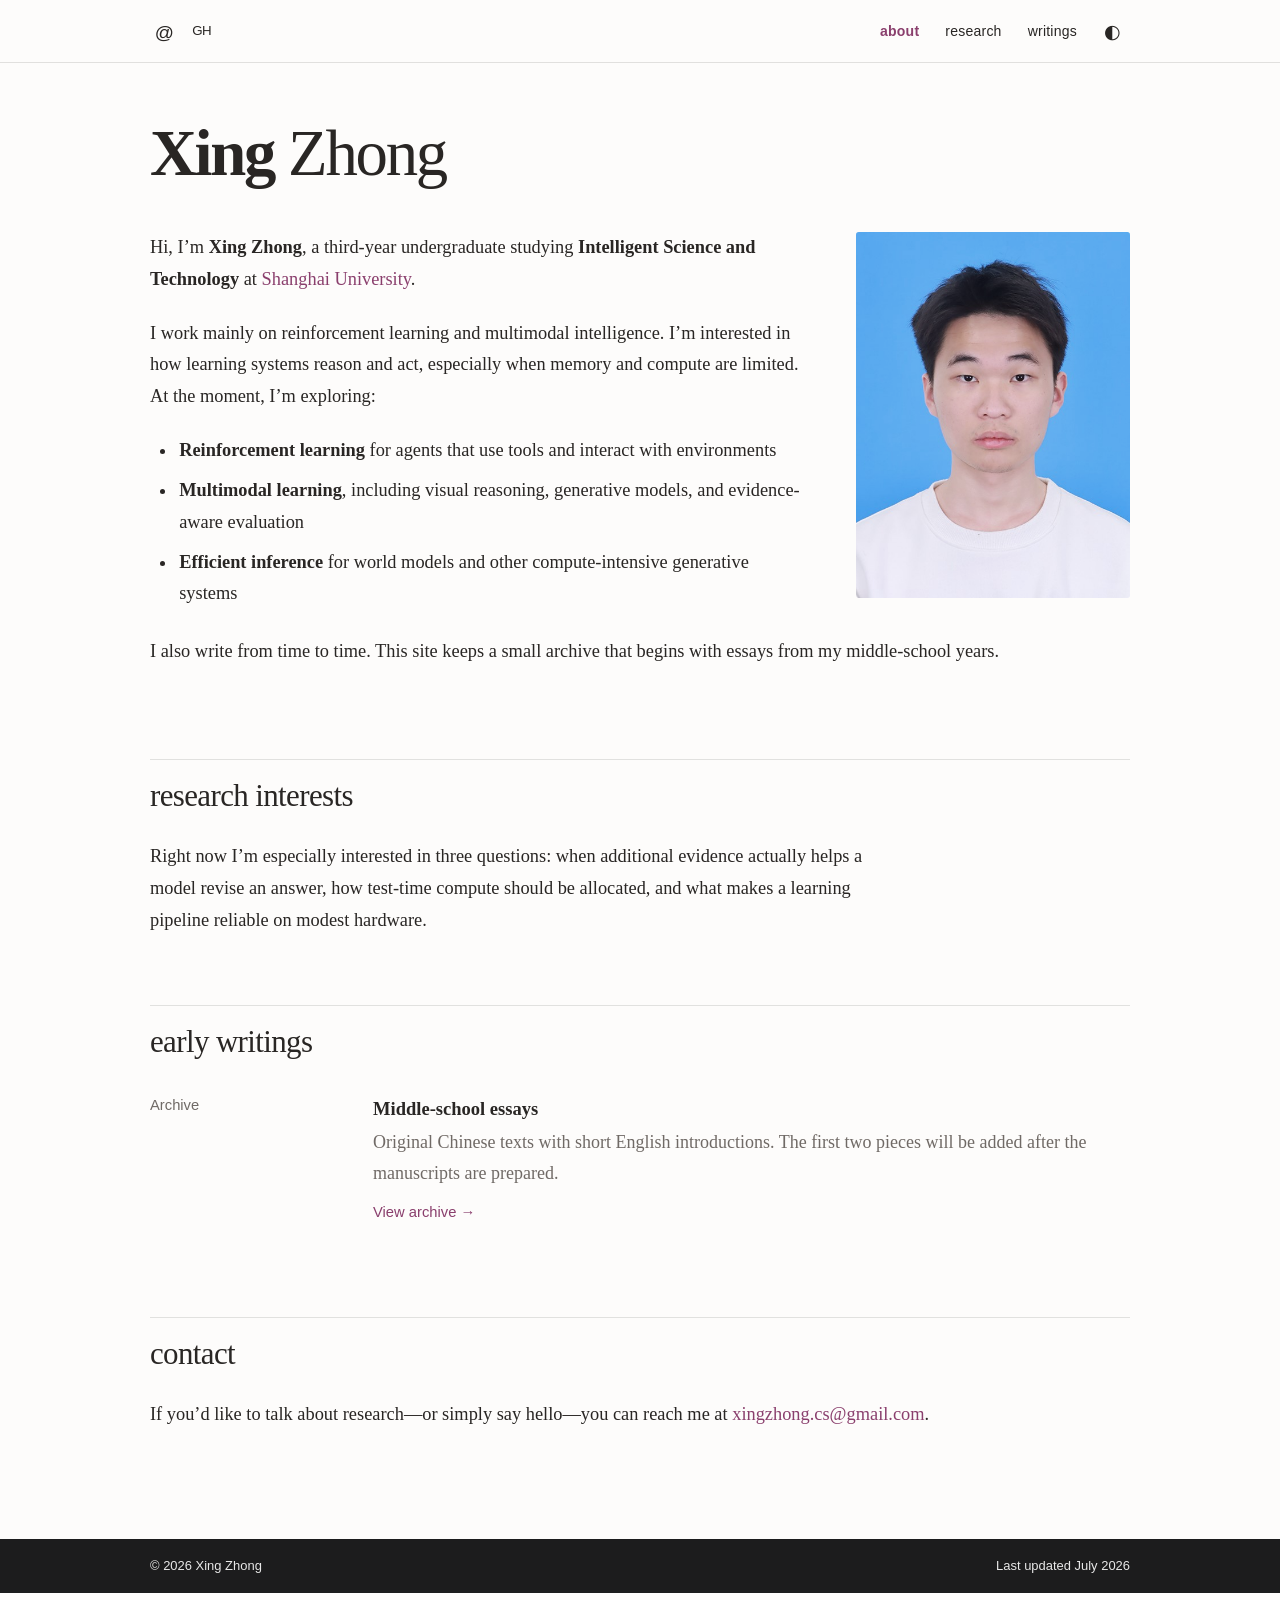
==== index.html @ 1785e726 "Refine typography and editorial spacing" ====
<!doctype html>
<html lang="en" data-theme="light">
<head>
  <meta charset="utf-8">
  <meta name="viewport" content="width=device-width, initial-scale=1">
  <meta name="description" content="Xing Zhong — undergraduate student interested in reinforcement learning, multimodal intelligence, embodied AI, and test-time optimisation.">
  <meta name="theme-color" content="#ffffff">
  <meta property="og:type" content="website">
  <meta property="og:title" content="Xing Zhong">
  <meta property="og:description" content="Personal homepage, research interests, and early writings.">
  <meta property="og:url" content="https://freshzhong.github.io/">
  <meta property="og:image" content="https://freshzhong.github.io/assets/og-editorial.png">
  <meta name="twitter:card" content="summary_large_image">
  <meta name="twitter:title" content="Xing Zhong">
  <meta name="twitter:description" content="Personal homepage, research interests, and early writings.">
  <meta name="twitter:image" content="https://freshzhong.github.io/assets/og-editorial.png">
  <title>Xing Zhong</title>
  <link rel="icon" href="assets/xing-zhong.jpg" type="image/jpeg">
  <link rel="stylesheet" href="css/style.css">
  <script>
    (function () {
      var savedTheme = localStorage.getItem("theme");
      var systemTheme = window.matchMedia("(prefers-color-scheme: dark)").matches ? "dark" : "light";
      document.documentElement.dataset.theme = savedTheme || systemTheme;
    })();
  </script>
</head>
<body>
  <a class="skip-link" href="#main">Skip to content</a>

  <header class="site-header">
    <nav class="navbar container" aria-label="Primary navigation">
      <div class="social-nav" aria-label="Contact links">
        <a href="mailto:xingzhong.cs@gmail.com" aria-label="Email Xing Zhong" title="Email">
          <span aria-hidden="true">@</span>
        </a>
        <a href="https://github.com/FreshZhong" target="_blank" rel="noopener" aria-label="Xing Zhong on GitHub" title="GitHub">
          <span aria-hidden="true">GH</span>
        </a>
      </div>

      <button class="nav-toggle" id="nav-toggle" type="button" aria-label="Open navigation" aria-controls="nav-menu" aria-expanded="false">
        <span></span><span></span><span></span>
      </button>

      <div class="nav-menu" id="nav-menu">
        <a class="active" href="#about">about</a>
        <a href="#research">research</a>
        <a href="#writings">writings</a>
        <button class="theme-toggle" id="theme-toggle" type="button" aria-label="Switch to dark theme" title="Change theme">
          <span aria-hidden="true">◐</span>
        </button>
      </div>
    </nav>
  </header>

  <main class="container page" id="main">
    <article>
      <header class="page-header">
        <h1><strong>Xing</strong> Zhong</h1>
      </header>

      <section class="about" id="about" aria-labelledby="about-title">
        <h2 class="sr-only" id="about-title">About</h2>

        <figure class="profile">
          <img src="assets/xing-zhong.jpg" alt="Portrait of Xing Zhong" width="480" height="640">
        </figure>

        <div class="intro">
          <p>
            Hi, I’m <strong>Xing Zhong</strong>, a third-year undergraduate studying
            <strong>Intelligent Science and Technology</strong> at
            <a href="https://en.shu.edu.cn/" target="_blank" rel="noopener">Shanghai University</a>.
          </p>
          <p>
            I work mainly on reinforcement learning and multimodal intelligence.
            I’m interested in how learning systems reason and act, especially when
            memory and compute are limited. At the moment, I’m exploring:
          </p>
          <ul>
            <li>
              <strong>Reinforcement learning</strong> for agents that use tools and
              interact with environments
            </li>
            <li>
              <strong>Multimodal learning</strong>, including visual reasoning,
              generative models, and evidence-aware evaluation
            </li>
            <li>
              <strong>Efficient inference</strong> for world models and other
              compute-intensive generative systems
            </li>
          </ul>
          <p>
            I also write from time to time. This site keeps a small archive that
            begins with essays from my middle-school years.
          </p>
        </div>
      </section>

      <section class="content-section" id="research" aria-labelledby="research-title">
        <h2 id="research-title">research interests</h2>
        <div class="research-note">
          <p>
            Right now I’m especially interested in three questions: when additional
            evidence actually helps a model revise an answer, how test-time compute
            should be allocated, and what makes a learning pipeline reliable on
            modest hardware.
          </p>
        </div>
      </section>

      <section class="content-section" id="writings" aria-labelledby="writings-title">
        <h2 id="writings-title"><a href="essays/">early writings</a></h2>
        <div class="writing-row">
          <div class="writing-meta">Archive</div>
          <div class="writing-copy">
            <a class="writing-title" href="essays/">Middle-school essays</a>
            <p>
              Original Chinese texts with short English introductions. The first
              two pieces will be added after the manuscripts are prepared.
            </p>
            <a class="small-link" href="essays/">View archive →</a>
          </div>
        </div>
      </section>

      <section class="content-section contact-section" id="contact" aria-labelledby="contact-title">
        <h2 id="contact-title">contact</h2>
        <p>
          If you’d like to talk about research—or simply say hello—you can reach me
          at <a href="mailto:xingzhong.cs@gmail.com">xingzhong.cs@gmail.com</a>.
        </p>
      </section>
    </article>
  </main>

  <footer class="site-footer">
    <div class="container">
      <p>© <span id="year">2026</span> Xing Zhong</p>
      <p>Last updated July 2026</p>
    </div>
  </footer>

  <script src="js/main.js"></script>
</body>
</html>
---- css/style.css ----
:root {
  color-scheme: light;
  --max-content-width: 980px;
  --bg: #fdfcfb;
  --text: #292624;
  --text-light: #706a66;
  --theme: #8a3f6d;
  --theme-hover: #683052;
  --divider: rgba(41, 38, 36, 0.13);
  --nav-bg: rgba(253, 252, 251, 0.95);
  --code-bg: rgba(138, 63, 109, 0.05);
  --footer-bg: #1c1c1d;
  --footer-text: #e8e8e8;
  --serif: "Iowan Old Style", "Palatino Linotype", "Book Antiqua", Palatino, Georgia, serif;
  --sans: "Avenir Next", Avenir, "Segoe UI Variable", "Segoe UI", sans-serif;
}

[data-theme="dark"] {
  color-scheme: dark;
  --bg: #1e1c1b;
  --text: #eeeae5;
  --text-light: #bcb4ae;
  --theme: #d89abe;
  --theme-hover: #edb8d5;
  --divider: rgba(255, 255, 255, 0.16);
  --nav-bg: rgba(30, 28, 27, 0.95);
  --code-bg: rgba(216, 154, 190, 0.08);
  --footer-bg: #111111;
  --footer-text: #d9d9d9;
}

*,
*::before,
*::after {
  box-sizing: border-box;
}

html {
  scroll-behavior: smooth;
  scroll-padding-top: 76px;
  font-size: 18px;
}

body {
  margin: 0;
  padding: 0 0 70px;
  color: var(--text);
  background: var(--bg);
  font-family: var(--serif);
  font-size: 1rem;
  font-weight: 400;
  line-height: 1.72;
  text-align: left;
  transition: color 160ms ease, background-color 160ms ease;
}

a {
  color: var(--theme);
  text-decoration: none;
  transition: color 150ms ease;
}

a:hover {
  color: var(--theme-hover);
  text-decoration: underline;
}

strong {
  font-weight: 700;
}

p {
  margin: 0 0 1.25rem;
}

ul {
  margin: 0.3rem 0 1.45rem;
  padding-left: 1.5rem;
}

li {
  padding-left: 0.12rem;
  margin-bottom: 0.48rem;
}

.container {
  width: min(var(--max-content-width), calc(100% - 2rem));
  margin-right: auto;
  margin-left: auto;
}

.sr-only {
  position: absolute;
  width: 1px;
  height: 1px;
  padding: 0;
  margin: -1px;
  overflow: hidden;
  clip: rect(0, 0, 0, 0);
  white-space: nowrap;
  border: 0;
}

.skip-link {
  position: fixed;
  top: 0.45rem;
  left: 0.45rem;
  z-index: 1000;
  padding: 0.45rem 0.7rem;
  color: var(--bg);
  background: var(--text);
  transform: translateY(-150%);
}

.skip-link:focus {
  transform: translateY(0);
}

button:focus-visible,
a:focus-visible {
  outline: 2px solid var(--theme);
  outline-offset: 3px;
}

.site-header {
  position: fixed;
  inset: 0 0 auto;
  z-index: 100;
  border-bottom: 1px solid var(--divider);
  background: var(--nav-bg);
  backdrop-filter: blur(8px);
  -webkit-backdrop-filter: blur(8px);
}

.navbar {
  min-height: 62px;
  display: flex;
  align-items: center;
  justify-content: space-between;
  font-family: var(--sans);
}

.social-nav {
  display: flex;
  align-items: center;
  gap: 0.55rem;
  font-size: 1rem;
  font-weight: 500;
}

.social-nav a {
  min-width: 1.55rem;
  height: 1.55rem;
  display: inline-grid;
  place-items: center;
  color: var(--text);
  font-size: 0.74rem;
  letter-spacing: -0.03em;
}

.social-nav a:first-child {
  font-size: 1.05rem;
  font-weight: 400;
}

.social-nav a:hover {
  color: var(--theme);
  text-decoration: none;
}

.nav-menu {
  display: flex;
  align-items: center;
  gap: 0.15rem;
}

.nav-menu > a {
  padding: 0.5rem 0.65rem;
  color: var(--text);
  font-size: 0.78rem;
  letter-spacing: 0.015em;
}

.nav-menu > a:hover {
  color: var(--theme);
  text-decoration: none;
}

.nav-menu > a.active {
  color: var(--theme);
  font-weight: 700;
}

.theme-toggle,
.nav-toggle {
  border: 0;
  color: var(--text);
  background: transparent;
  cursor: pointer;
}

.theme-toggle {
  width: 2rem;
  height: 2rem;
  margin-left: 0.15rem;
  display: grid;
  place-items: center;
  font-size: 1.05rem;
}

.theme-toggle:hover {
  color: var(--theme);
}

.nav-toggle {
  width: 2rem;
  height: 2rem;
  padding: 0.35rem;
  display: none;
  flex-direction: column;
  justify-content: center;
  gap: 4px;
}

.nav-toggle span {
  width: 100%;
  height: 1px;
  display: block;
  background: currentColor;
  transition: transform 160ms ease, opacity 160ms ease;
}

.page {
  padding-top: 6.6rem;
}

.page-header {
  margin-bottom: 2.4rem;
}

.page-header h1 {
  margin: 0;
  font-family: var(--serif);
  font-size: clamp(2.7rem, 5.5vw, 3.6rem);
  font-weight: 400;
  line-height: 1.08;
  letter-spacing: -0.035em;
}

.page-header h1 strong {
  font-weight: 600;
}

.page-description {
  max-width: 700px;
  margin-top: 1rem;
  color: var(--text-light);
  font-size: 1.04rem;
}

.about::after {
  display: block;
  clear: both;
  content: "";
}

.profile {
  width: 28%;
  margin: 0 0 1.6rem 2.6rem;
  float: right;
}

.profile img {
  width: 100%;
  height: auto;
  display: block;
  border-radius: 0.15rem;
  filter: saturate(0.86) contrast(0.98);
}

.intro p:first-of-type {
  margin-top: 0;
}

.intro,
.research-note,
.contact-section > p {
  font-size: 1.02rem;
}

.content-section {
  margin-top: 3.8rem;
}

.content-section h2 {
  margin: 0 0 1.45rem;
  padding-top: 0.95rem;
  border-top: 1px solid var(--divider);
  font-family: var(--serif);
  font-size: 1.72rem;
  font-weight: 400;
  line-height: 1.25;
  letter-spacing: -0.02em;
}

.content-section h2 a {
  color: inherit;
}

.content-section h2 a:hover {
  color: var(--theme);
  text-decoration: none;
}

.research-note {
  max-width: 760px;
}

.writing-row {
  display: grid;
  grid-template-columns: minmax(90px, 20%) minmax(0, 1fr);
  gap: 1.5rem;
  padding: 0.3rem 0 1.2rem;
}

.writing-meta {
  color: var(--text-light);
  font-family: var(--sans);
  font-size: 0.82rem;
  font-weight: 400;
}

.writing-title {
  display: inline-block;
  margin-bottom: 0.15rem;
  color: var(--text);
  font-size: 1.03rem;
  font-weight: 600;
}

.writing-title:hover {
  color: var(--theme);
}

.writing-copy p {
  margin-bottom: 0.35rem;
  color: var(--text-light);
}

p.writing-title {
  color: var(--text);
}

.small-link {
  display: inline-block;
  font-family: var(--sans);
  font-size: 0.82rem;
  font-weight: 400;
}

.contact-section {
  margin-bottom: 6rem;
}

.archive-page {
  min-height: calc(100vh - 140px);
}

.archive-section {
  margin-top: 3rem;
}

.back-link {
  margin: 4rem 0 6rem;
  font-family: var(--sans);
  font-size: 0.85rem;
}

.site-footer {
  color: var(--footer-text);
  background: var(--footer-bg);
}

.site-footer .container {
  min-height: 54px;
  padding: 0.8rem 0;
  display: flex;
  align-items: center;
  justify-content: space-between;
  gap: 1rem;
}

.site-footer p {
  margin: 0;
  color: inherit;
  font-family: var(--sans);
  font-size: 0.72rem;
}

@media (max-width: 575px) {
  html {
    font-size: 17px;
  }

  body {
    padding-bottom: 0;
  }

  .navbar {
    position: relative;
  }

  .nav-toggle {
    display: flex;
  }

  .nav-menu {
    position: absolute;
    top: calc(100% + 1px);
    right: -1rem;
    left: -1rem;
    padding: 0.55rem 1rem;
    display: none;
    align-items: stretch;
    flex-direction: column;
    border-bottom: 1px solid var(--divider);
    background: var(--nav-bg);
  }

  .nav-menu.open {
    display: flex;
  }

  .nav-menu > a {
    padding: 0.45rem 0;
  }

  .theme-toggle {
    width: auto;
    margin: 0;
    justify-content: start;
  }

  .nav-toggle[aria-expanded="true"] span:nth-child(1) {
    transform: translateY(5px) rotate(45deg);
  }

  .nav-toggle[aria-expanded="true"] span:nth-child(2) {
    opacity: 0;
  }

  .nav-toggle[aria-expanded="true"] span:nth-child(3) {
    transform: translateY(-5px) rotate(-45deg);
  }

  .page {
    padding-top: 5.4rem;
  }

  .profile {
    width: min(54%, 220px);
    margin-left: 1.5rem;
  }

  .writing-row {
    grid-template-columns: 1fr;
  }

  .site-footer .container {
    align-items: flex-start;
    flex-direction: column;
    gap: 0.25rem;
  }
}

@media (max-width: 420px) {
  .profile {
    width: 100%;
    margin: 0 0 1.1rem;
    float: none;
  }

  .profile img {
    width: min(100%, 260px);
  }
}

@media (prefers-reduced-motion: reduce) {
  html {
    scroll-behavior: auto;
  }

  *,
  *::before,
  *::after {
    transition-duration: 0.01ms !important;
  }
}
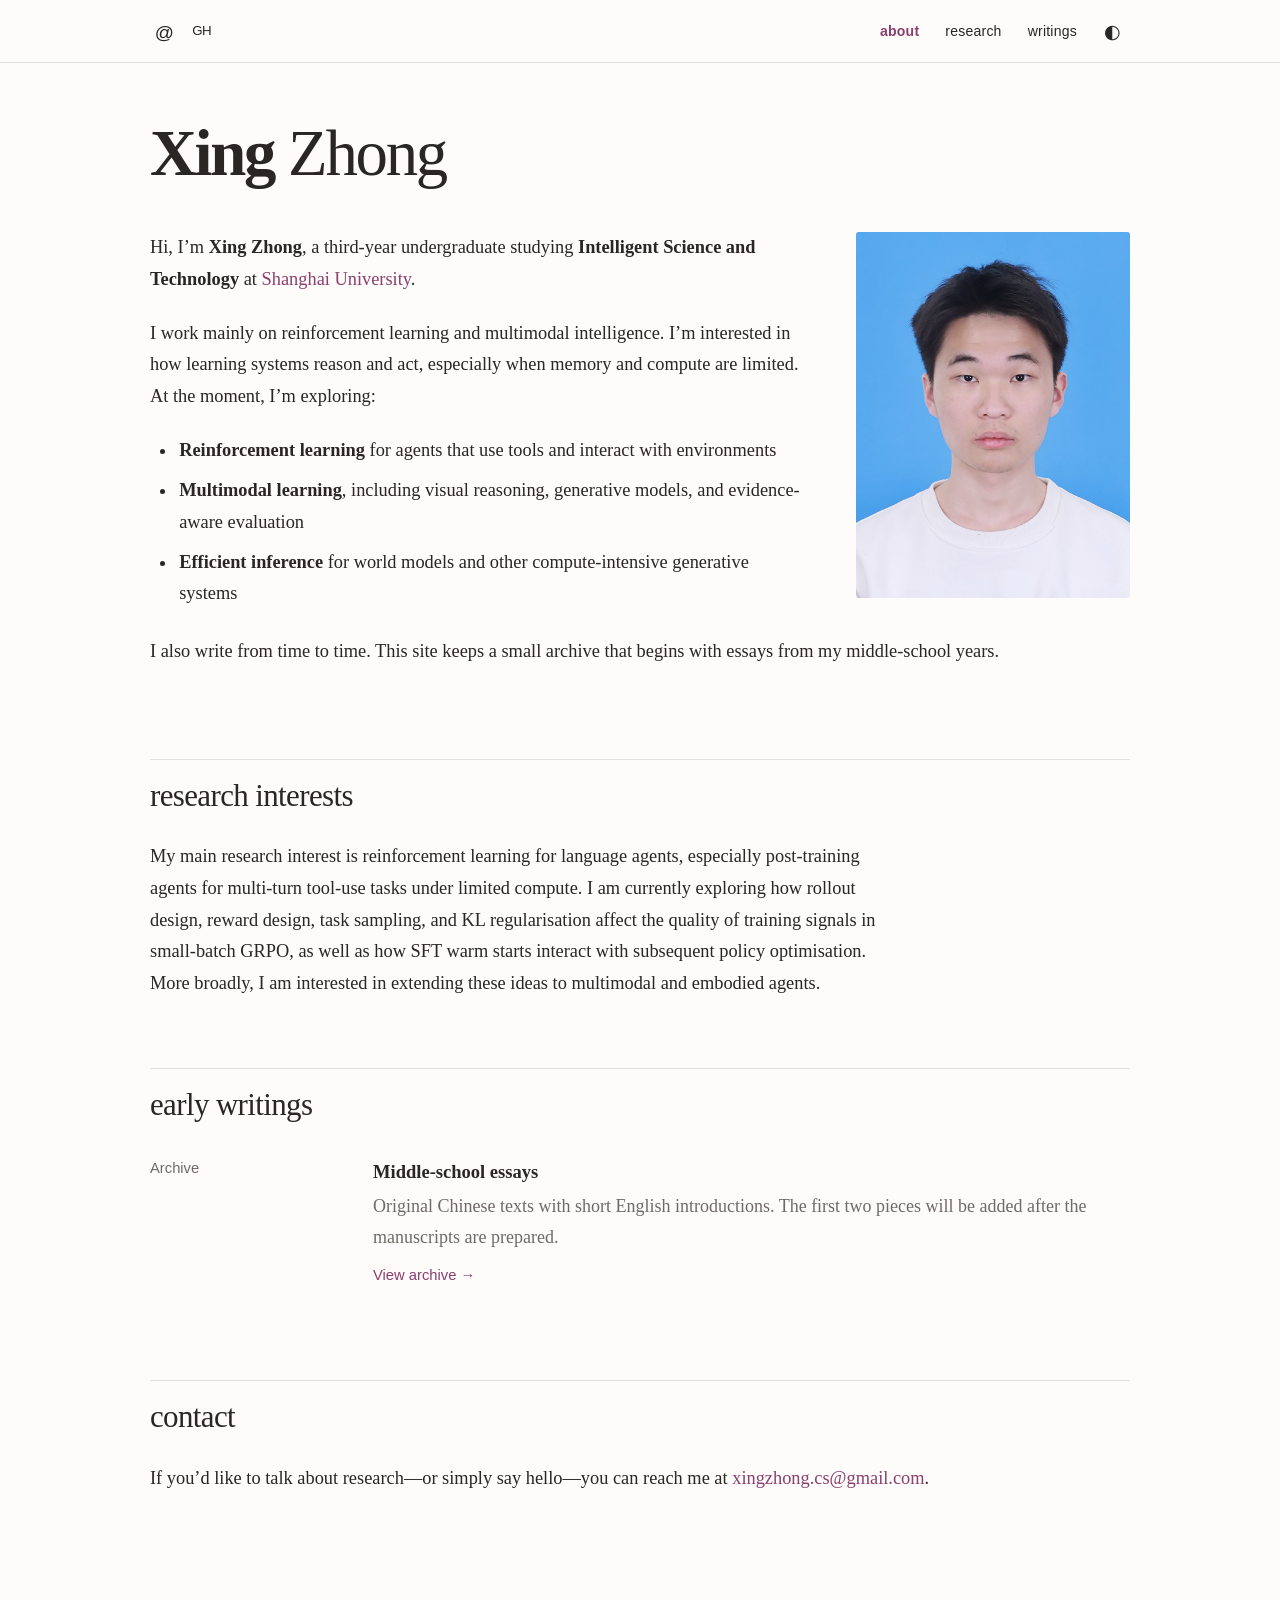
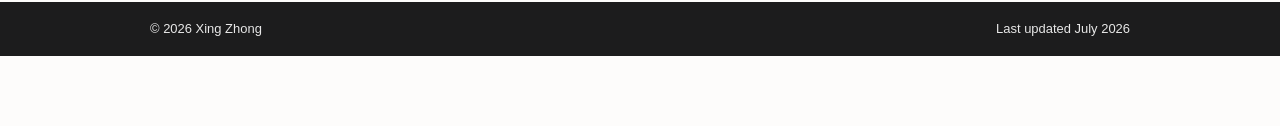
==== commit 8e5d7b56: "Refocus research summary on agentic reinforcement learning" ====
--- a/index.html
+++ b/index.html
@@ -16,7 +16,7 @@
   <meta name="twitter:image" content="https://freshzhong.github.io/assets/og-editorial.png">
   <title>Xing Zhong</title>
   <link rel="icon" href="assets/xing-zhong.jpg" type="image/jpeg">
-  <link rel="stylesheet" href="css/style.css">
+  <link rel="stylesheet" href="css/style.css?v=20260730-typography">
   <script>
     (function () {
       var savedTheme = localStorage.getItem("theme");
@@ -103,10 +103,13 @@
         <h2 id="research-title">research interests</h2>
         <div class="research-note">
           <p>
-            Right now I’m especially interested in three questions: when additional
-            evidence actually helps a model revise an answer, how test-time compute
-            should be allocated, and what makes a learning pipeline reliable on
-            modest hardware.
+            My main research interest is reinforcement learning for language agents,
+            especially post-training agents for multi-turn tool-use tasks under
+            limited compute. I am currently exploring how rollout design, reward
+            design, task sampling, and KL regularisation affect the quality of
+            training signals in small-batch GRPO, as well as how SFT warm starts
+            interact with subsequent policy optimisation. More broadly, I am
+            interested in extending these ideas to multimodal and embodied agents.
           </p>
         </div>
       </section>
@@ -143,6 +146,6 @@
     </div>
   </footer>
 
-  <script src="js/main.js"></script>
+  <script src="js/main.js?v=20260730-typography"></script>
 </body>
 </html>
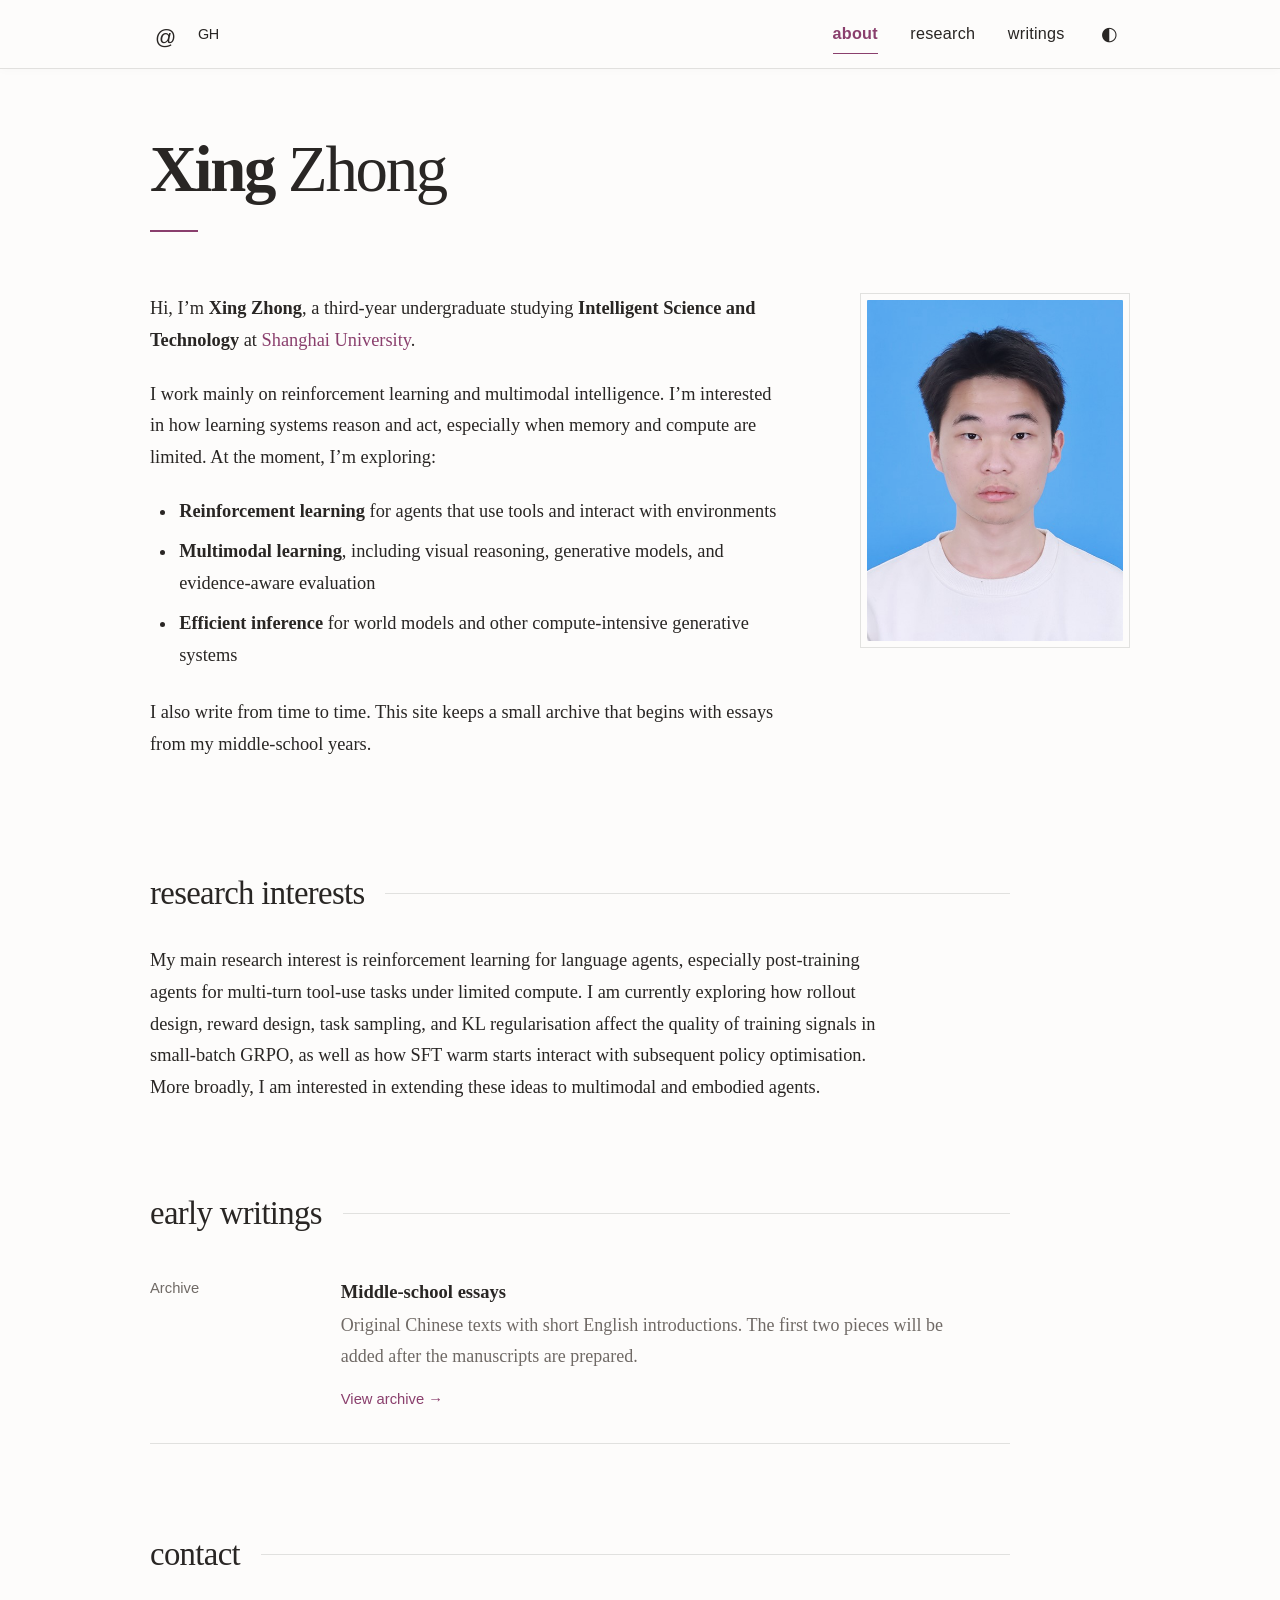
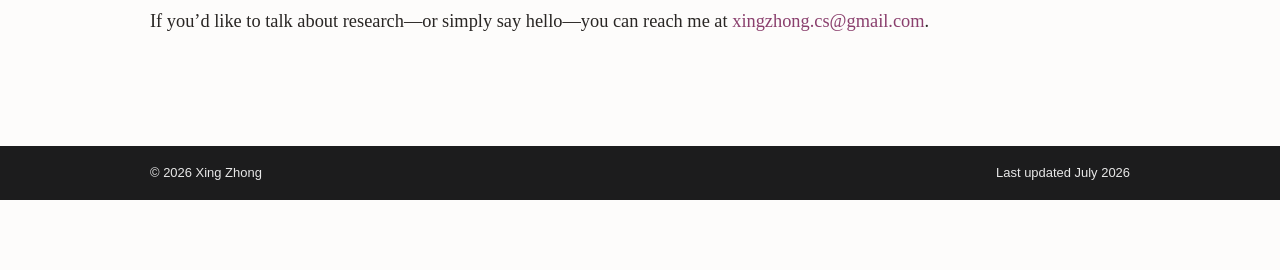
==== commit fcc3c367: "Polish navigation and page layout" ====
--- a/index.html
+++ b/index.html
@@ -16,7 +16,7 @@
   <meta name="twitter:image" content="https://freshzhong.github.io/assets/og-editorial.png">
   <title>Xing Zhong</title>
   <link rel="icon" href="assets/xing-zhong.jpg" type="image/jpeg">
-  <link rel="stylesheet" href="css/style.css?v=20260730-typography">
+  <link rel="stylesheet" href="css/style.css?v=20260730-layout2">
   <script>
     (function () {
       var savedTheme = localStorage.getItem("theme");
@@ -146,6 +146,6 @@
     </div>
   </footer>
 
-  <script src="js/main.js?v=20260730-typography"></script>
+  <script src="js/main.js?v=20260730-layout2"></script>
 </body>
 </html>
--- a/css/style.css
+++ b/css/style.css
@@ -51,6 +51,8 @@
   font-weight: 400;
   line-height: 1.72;
   text-align: left;
+  font-kerning: normal;
+  font-feature-settings: "kern" 1, "liga" 1;
   transition: color 160ms ease, background-color 160ms ease;
 }
 
@@ -130,10 +132,11 @@
   background: var(--nav-bg);
   backdrop-filter: blur(8px);
   -webkit-backdrop-filter: blur(8px);
+  box-shadow: 0 1px 10px rgba(41, 38, 36, 0.025);
 }
 
 .navbar {
-  min-height: 62px;
+  min-height: 68px;
   display: flex;
   align-items: center;
   justify-content: space-between;
@@ -143,23 +146,23 @@
 .social-nav {
   display: flex;
   align-items: center;
-  gap: 0.55rem;
-  font-size: 1rem;
+  gap: 0.7rem;
+  font-size: 1.08rem;
   font-weight: 500;
 }
 
 .social-nav a {
-  min-width: 1.55rem;
-  height: 1.55rem;
+  min-width: 1.7rem;
+  height: 1.7rem;
   display: inline-grid;
   place-items: center;
   color: var(--text);
-  font-size: 0.74rem;
+  font-size: 0.8rem;
   letter-spacing: -0.03em;
 }
 
 .social-nav a:first-child {
-  font-size: 1.05rem;
+  font-size: 1.16rem;
   font-weight: 400;
 }
 
@@ -171,24 +174,43 @@
 .nav-menu {
   display: flex;
   align-items: center;
-  gap: 0.15rem;
+  gap: 0.25rem;
 }
 
 .nav-menu > a {
-  padding: 0.5rem 0.65rem;
+  position: relative;
+  padding: 0.7rem 0.78rem;
   color: var(--text);
-  font-size: 0.78rem;
+  font-size: 0.9rem;
   letter-spacing: 0.015em;
 }
 
+.nav-menu > a::after {
+  position: absolute;
+  right: 0.78rem;
+  bottom: 0.35rem;
+  left: 0.78rem;
+  height: 1px;
+  content: "";
+  background: var(--theme);
+  transform: scaleX(0);
+  transform-origin: center;
+  transition: transform 150ms ease;
+}
+
 .nav-menu > a:hover {
   color: var(--theme);
   text-decoration: none;
 }
 
+.nav-menu > a:hover::after,
+.nav-menu > a.active::after {
+  transform: scaleX(1);
+}
+
 .nav-menu > a.active {
   color: var(--theme);
-  font-weight: 700;
+  font-weight: 600;
 }
 
 .theme-toggle,
@@ -200,9 +222,9 @@
 }
 
 .theme-toggle {
-  width: 2rem;
-  height: 2rem;
-  margin-left: 0.15rem;
+  width: 2.3rem;
+  height: 2.3rem;
+  margin-left: 0.3rem;
   display: grid;
   place-items: center;
   font-size: 1.05rem;
@@ -231,11 +253,23 @@
 }
 
 .page {
-  padding-top: 6.6rem;
+  padding-top: 7.5rem;
 }
 
 .page-header {
-  margin-bottom: 2.4rem;
+  position: relative;
+  margin-bottom: 3.4rem;
+  padding-bottom: 1.5rem;
+}
+
+.page-header::after {
+  position: absolute;
+  bottom: 0;
+  left: 0;
+  width: 48px;
+  height: 2px;
+  content: "";
+  background: var(--theme);
 }
 
 .page-header h1 {
@@ -245,6 +279,7 @@
   font-weight: 400;
   line-height: 1.08;
   letter-spacing: -0.035em;
+  text-wrap: balance;
 }
 
 .page-header h1 strong {
@@ -258,24 +293,36 @@
   font-size: 1.04rem;
 }
 
-.about::after {
-  display: block;
-  clear: both;
-  content: "";
+.about {
+  display: grid;
+  grid-template-areas: "intro profile";
+  grid-template-columns: minmax(0, 1fr) minmax(220px, 270px);
+  gap: clamp(2.8rem, 6vw, 4.6rem);
+  align-items: start;
 }
 
 .profile {
-  width: 28%;
-  margin: 0 0 1.6rem 2.6rem;
-  float: right;
+  grid-area: profile;
+  width: 100%;
+  max-width: 270px;
+  margin: 0;
+  justify-self: end;
+  padding: 6px;
+  border: 1px solid var(--divider);
+  background: var(--bg);
 }
 
 .profile img {
   width: 100%;
   height: auto;
   display: block;
-  border-radius: 0.15rem;
+  border-radius: 1px;
   filter: saturate(0.86) contrast(0.98);
+}
+
+.intro {
+  grid-area: intro;
+  max-width: 650px;
 }
 
 .intro p:first-of-type {
@@ -289,18 +336,29 @@
 }
 
 .content-section {
-  margin-top: 3.8rem;
+  width: min(100%, 860px);
+  margin-top: 5rem;
 }
 
 .content-section h2 {
-  margin: 0 0 1.45rem;
-  padding-top: 0.95rem;
-  border-top: 1px solid var(--divider);
+  margin: 0 0 1.75rem;
+  padding: 0;
+  display: flex;
+  align-items: center;
+  gap: 1.15rem;
   font-family: var(--serif);
-  font-size: 1.72rem;
+  font-size: 1.82rem;
   font-weight: 400;
   line-height: 1.25;
   letter-spacing: -0.02em;
+  text-wrap: balance;
+}
+
+.content-section h2::after {
+  height: 1px;
+  flex: 1;
+  content: "";
+  background: var(--divider);
 }
 
 .content-section h2 a {
@@ -318,9 +376,10 @@
 
 .writing-row {
   display: grid;
-  grid-template-columns: minmax(90px, 20%) minmax(0, 1fr);
-  gap: 1.5rem;
-  padding: 0.3rem 0 1.2rem;
+  grid-template-columns: minmax(110px, 18%) minmax(0, 1fr);
+  gap: 2rem;
+  padding: 0.55rem 0 1.6rem;
+  border-bottom: 1px solid var(--divider);
 }
 
 .writing-meta {
@@ -343,7 +402,8 @@
 }
 
 .writing-copy p {
-  margin-bottom: 0.35rem;
+  max-width: 620px;
+  margin-bottom: 0.6rem;
   color: var(--text-light);
 }
 
@@ -408,6 +468,7 @@
 
   .navbar {
     position: relative;
+    min-height: 62px;
   }
 
   .nav-toggle {
@@ -432,7 +493,16 @@
   }
 
   .nav-menu > a {
-    padding: 0.45rem 0;
+    width: 100%;
+    padding: 0.6rem 0;
+    font-size: 0.95rem;
+  }
+
+  .nav-menu > a::after {
+    right: auto;
+    bottom: 0.28rem;
+    left: 0;
+    width: 28px;
   }
 
   .theme-toggle {
@@ -454,16 +524,34 @@
   }
 
   .page {
-    padding-top: 5.4rem;
+    padding-top: 5.8rem;
+  }
+
+  .page-header {
+    margin-bottom: 2.5rem;
+  }
+
+  .about {
+    grid-template-areas:
+      "profile"
+      "intro";
+    grid-template-columns: 1fr;
+    gap: 2.2rem;
   }
 
   .profile {
     width: min(54%, 220px);
-    margin-left: 1.5rem;
+    margin: 0;
+    justify-self: start;
   }
 
   .writing-row {
     grid-template-columns: 1fr;
+    gap: 0.55rem;
+  }
+
+  .content-section {
+    margin-top: 4rem;
   }
 
   .site-footer .container {
@@ -476,8 +564,7 @@
 @media (max-width: 420px) {
   .profile {
     width: 100%;
-    margin: 0 0 1.1rem;
-    float: none;
+    margin: 0;
   }
 
   .profile img {
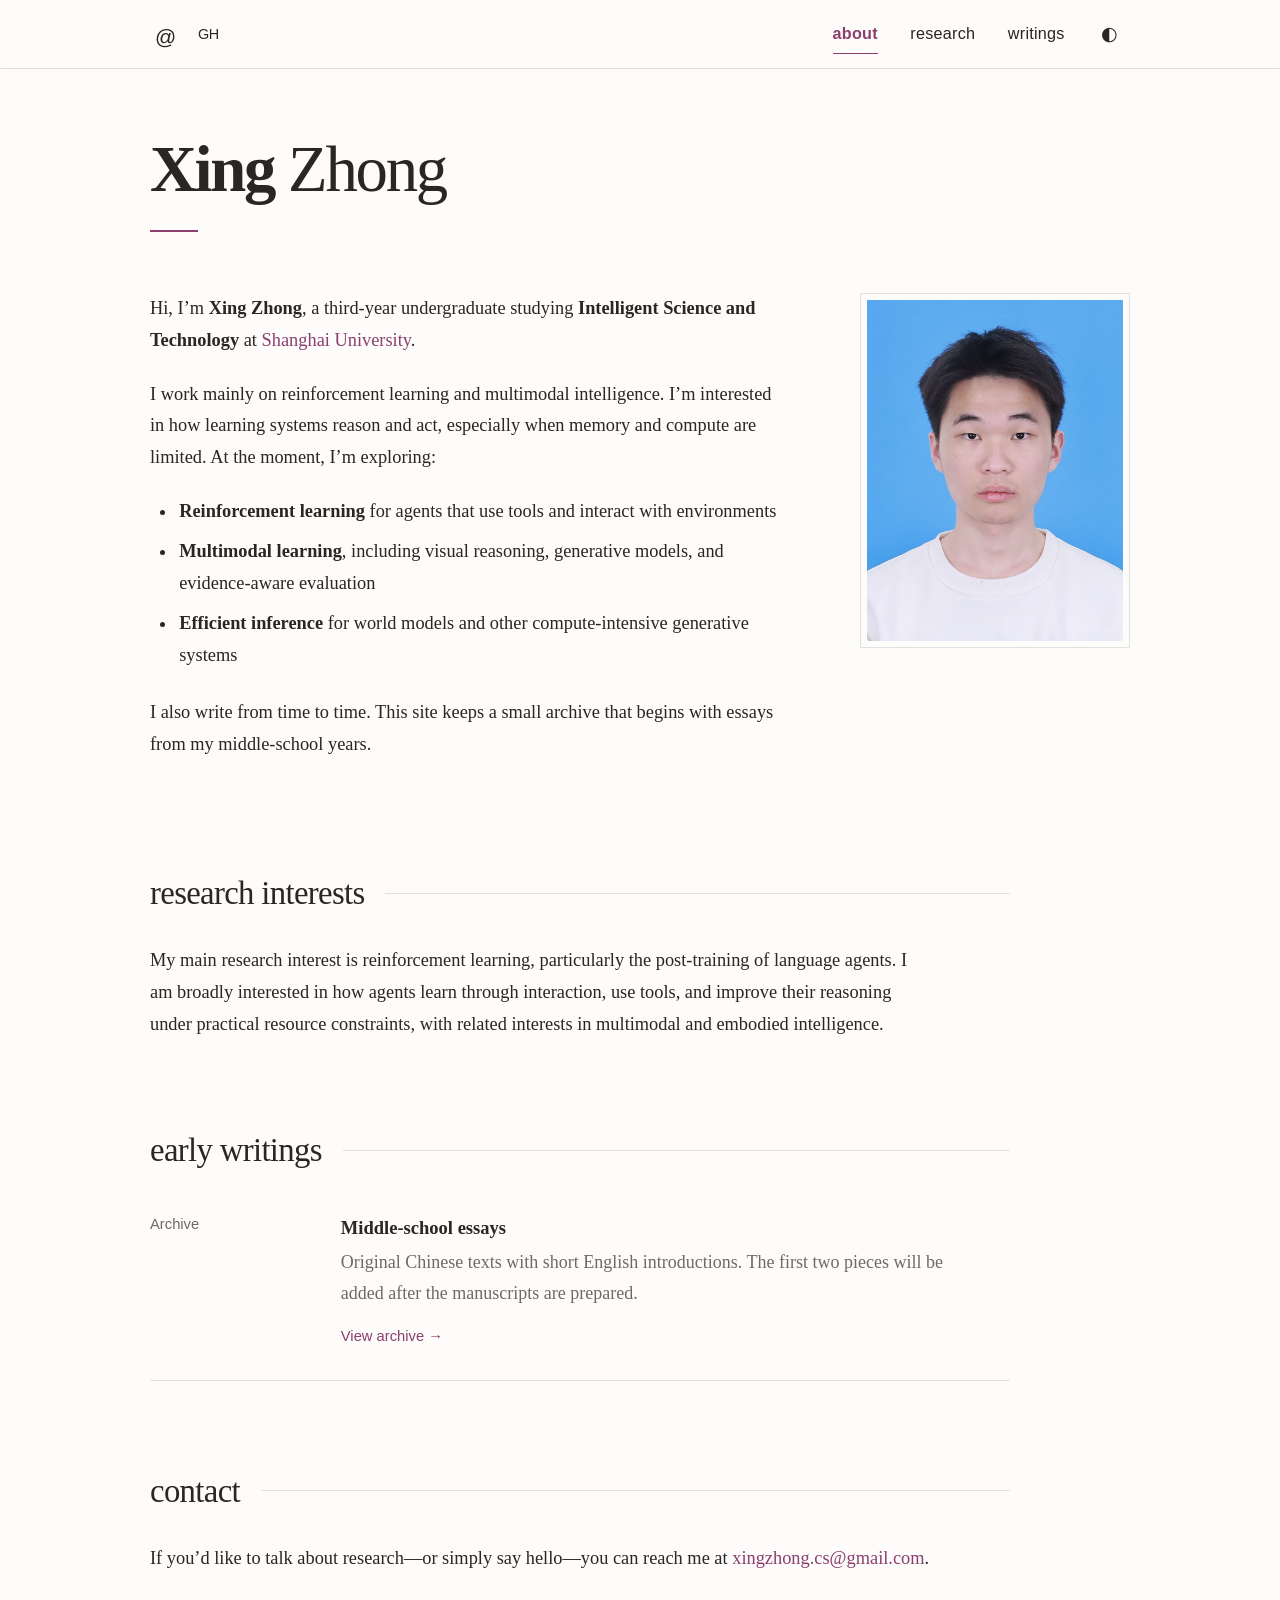
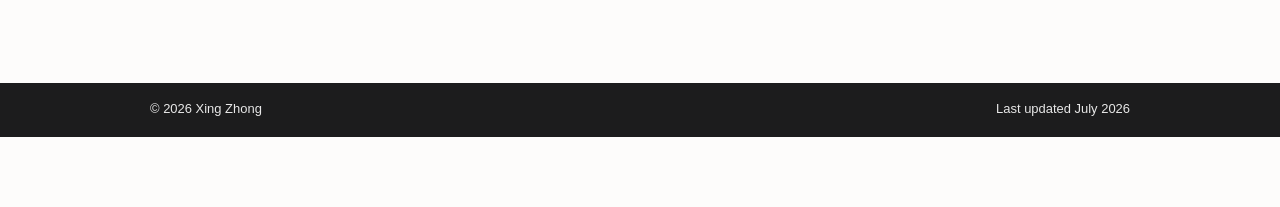
==== commit e6ba8bf1: "Simplify research interests summary" ====
--- a/index.html
+++ b/index.html
@@ -103,13 +103,11 @@
         <h2 id="research-title">research interests</h2>
         <div class="research-note">
           <p>
-            My main research interest is reinforcement learning for language agents,
-            especially post-training agents for multi-turn tool-use tasks under
-            limited compute. I am currently exploring how rollout design, reward
-            design, task sampling, and KL regularisation affect the quality of
-            training signals in small-batch GRPO, as well as how SFT warm starts
-            interact with subsequent policy optimisation. More broadly, I am
-            interested in extending these ideas to multimodal and embodied agents.
+            My main research interest is reinforcement learning, particularly the
+            post-training of language agents. I am broadly interested in how agents
+            learn through interaction, use tools, and improve their reasoning under
+            practical resource constraints, with related interests in multimodal and
+            embodied intelligence.
           </p>
         </div>
       </section>
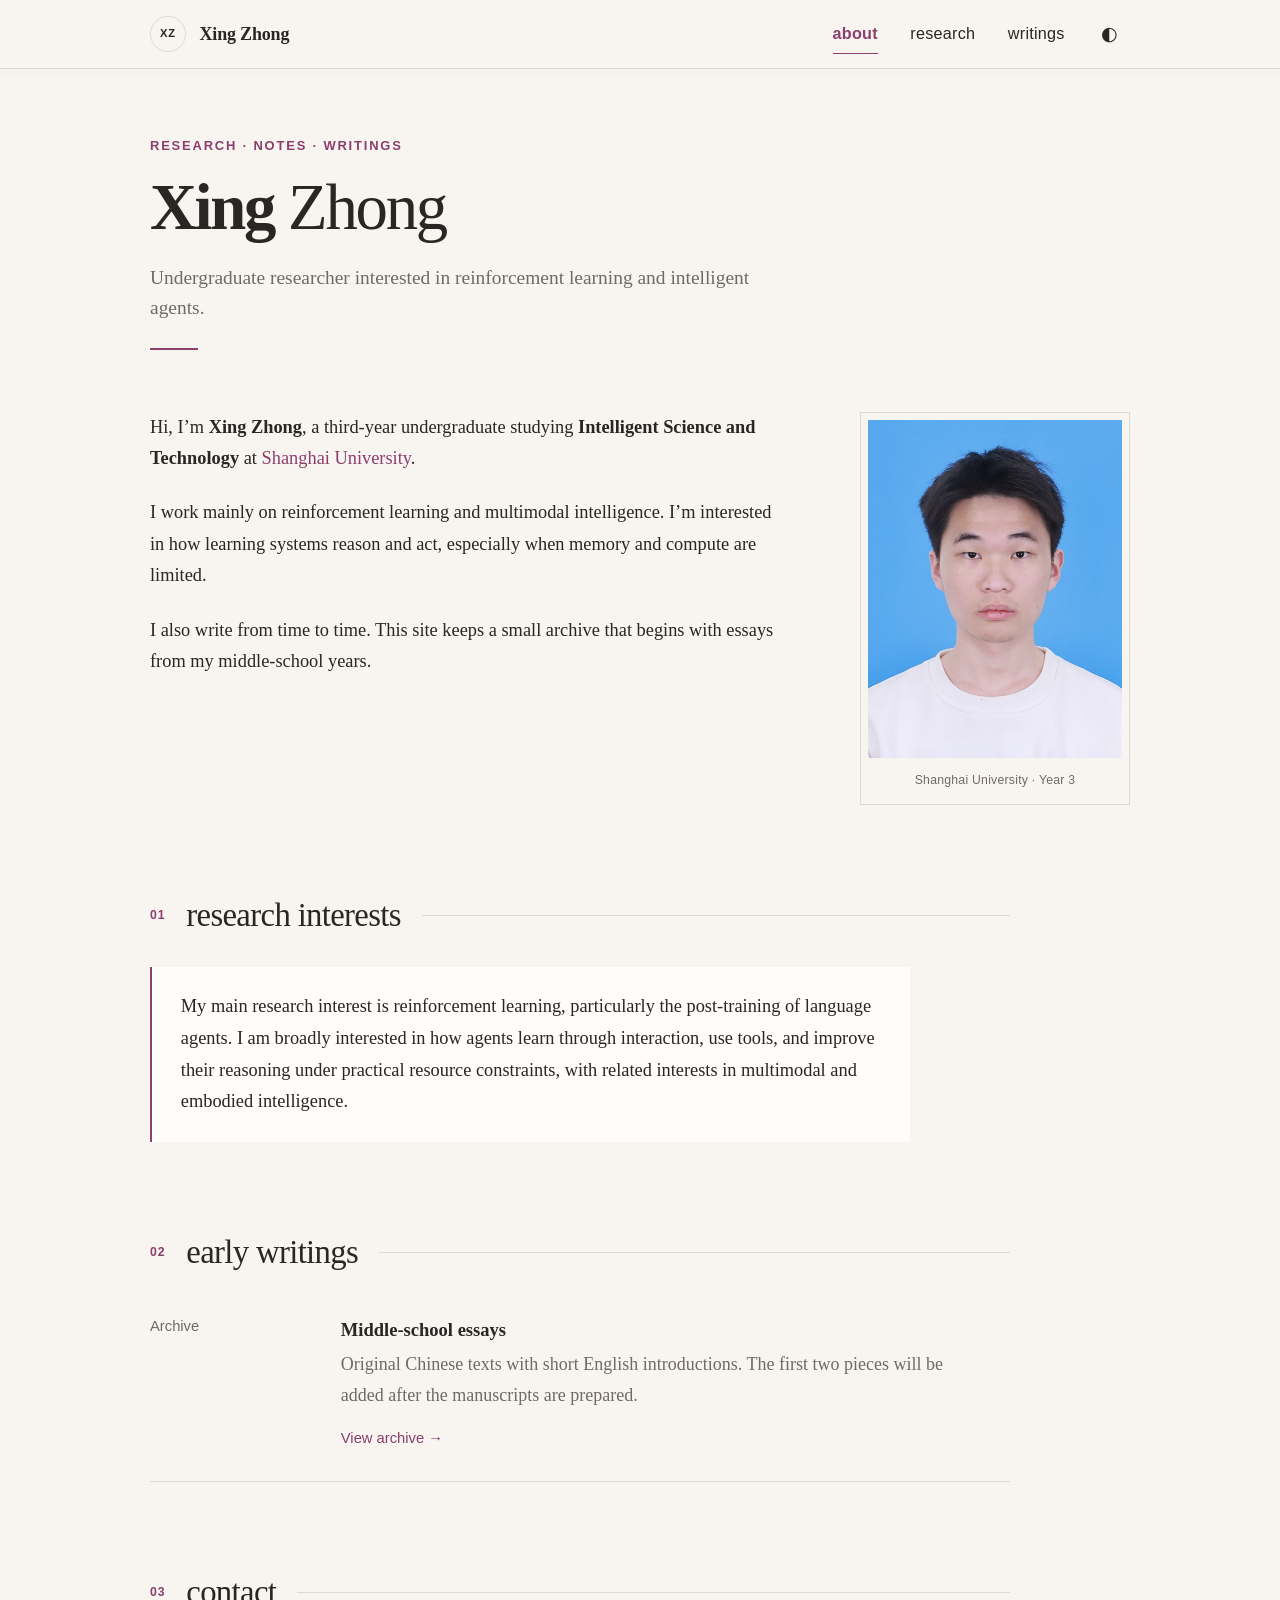
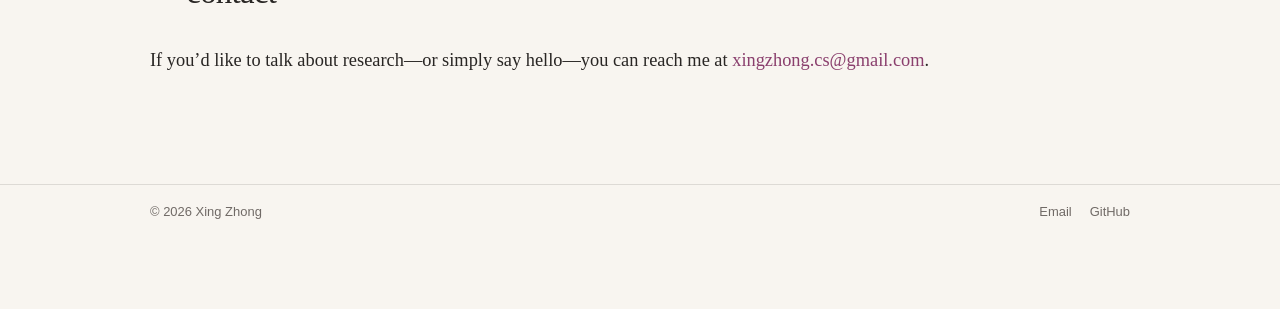
==== commit 7a68bc73: "Refine editorial hierarchy and visual details" ====
--- a/index.html
+++ b/index.html
@@ -4,7 +4,7 @@
   <meta charset="utf-8">
   <meta name="viewport" content="width=device-width, initial-scale=1">
   <meta name="description" content="Xing Zhong — undergraduate student interested in reinforcement learning, multimodal intelligence, embodied AI, and test-time optimisation.">
-  <meta name="theme-color" content="#ffffff">
+  <meta name="theme-color" content="#f8f5f0">
   <meta property="og:type" content="website">
   <meta property="og:title" content="Xing Zhong">
   <meta property="og:description" content="Personal homepage, research interests, and early writings.">
@@ -16,7 +16,7 @@
   <meta name="twitter:image" content="https://freshzhong.github.io/assets/og-editorial.png">
   <title>Xing Zhong</title>
   <link rel="icon" href="assets/xing-zhong.jpg" type="image/jpeg">
-  <link rel="stylesheet" href="css/style.css?v=20260730-layout2">
+  <link rel="stylesheet" href="css/style.css?v=20261013-editorial">
   <script>
     (function () {
       var savedTheme = localStorage.getItem("theme");
@@ -30,14 +30,10 @@
 
   <header class="site-header">
     <nav class="navbar container" aria-label="Primary navigation">
-      <div class="social-nav" aria-label="Contact links">
-        <a href="mailto:xingzhong.cs@gmail.com" aria-label="Email Xing Zhong" title="Email">
-          <span aria-hidden="true">@</span>
-        </a>
-        <a href="https://github.com/FreshZhong" target="_blank" rel="noopener" aria-label="Xing Zhong on GitHub" title="GitHub">
-          <span aria-hidden="true">GH</span>
-        </a>
-      </div>
+      <a class="site-brand" href="#main" aria-label="Xing Zhong, home">
+        <span class="brand-mark" aria-hidden="true">XZ</span>
+        <span class="brand-name">Xing Zhong</span>
+      </a>
 
       <button class="nav-toggle" id="nav-toggle" type="button" aria-label="Open navigation" aria-controls="nav-menu" aria-expanded="false">
         <span></span><span></span><span></span>
@@ -57,7 +53,9 @@
   <main class="container page" id="main">
     <article>
       <header class="page-header">
+        <p class="eyebrow">Research · Notes · Writings</p>
         <h1><strong>Xing</strong> Zhong</h1>
+        <p class="page-tagline">Undergraduate researcher interested in reinforcement learning and intelligent agents.</p>
       </header>
 
       <section class="about" id="about" aria-labelledby="about-title">
@@ -65,6 +63,7 @@
 
         <figure class="profile">
           <img src="assets/xing-zhong.jpg" alt="Portrait of Xing Zhong" width="480" height="640">
+          <figcaption>Shanghai University · Year 3</figcaption>
         </figure>
 
         <div class="intro">
@@ -76,22 +75,8 @@
           <p>
             I work mainly on reinforcement learning and multimodal intelligence.
             I’m interested in how learning systems reason and act, especially when
-            memory and compute are limited. At the moment, I’m exploring:
+            memory and compute are limited.
           </p>
-          <ul>
-            <li>
-              <strong>Reinforcement learning</strong> for agents that use tools and
-              interact with environments
-            </li>
-            <li>
-              <strong>Multimodal learning</strong>, including visual reasoning,
-              generative models, and evidence-aware evaluation
-            </li>
-            <li>
-              <strong>Efficient inference</strong> for world models and other
-              compute-intensive generative systems
-            </li>
-          </ul>
           <p>
             I also write from time to time. This site keeps a small archive that
             begins with essays from my middle-school years.
@@ -100,7 +85,10 @@
       </section>
 
       <section class="content-section" id="research" aria-labelledby="research-title">
-        <h2 id="research-title">research interests</h2>
+        <div class="section-heading">
+          <span class="section-number" aria-hidden="true">01</span>
+          <h2 id="research-title">research interests</h2>
+        </div>
         <div class="research-note">
           <p>
             My main research interest is reinforcement learning, particularly the
@@ -113,7 +101,10 @@
       </section>
 
       <section class="content-section" id="writings" aria-labelledby="writings-title">
-        <h2 id="writings-title"><a href="essays/">early writings</a></h2>
+        <div class="section-heading">
+          <span class="section-number" aria-hidden="true">02</span>
+          <h2 id="writings-title"><a href="essays/">early writings</a></h2>
+        </div>
         <div class="writing-row">
           <div class="writing-meta">Archive</div>
           <div class="writing-copy">
@@ -128,7 +119,10 @@
       </section>
 
       <section class="content-section contact-section" id="contact" aria-labelledby="contact-title">
-        <h2 id="contact-title">contact</h2>
+        <div class="section-heading">
+          <span class="section-number" aria-hidden="true">03</span>
+          <h2 id="contact-title">contact</h2>
+        </div>
         <p>
           If you’d like to talk about research—or simply say hello—you can reach me
           at <a href="mailto:xingzhong.cs@gmail.com">xingzhong.cs@gmail.com</a>.
@@ -140,10 +134,13 @@
   <footer class="site-footer">
     <div class="container">
       <p>© <span id="year">2026</span> Xing Zhong</p>
-      <p>Last updated July 2026</p>
+      <div class="footer-links">
+        <a href="mailto:xingzhong.cs@gmail.com">Email</a>
+        <a href="https://github.com/FreshZhong" target="_blank" rel="noopener">GitHub</a>
+      </div>
     </div>
   </footer>
 
-  <script src="js/main.js?v=20260730-layout2"></script>
+  <script src="js/main.js?v=20261013-editorial"></script>
 </body>
 </html>
--- a/css/style.css
+++ b/css/style.css
@@ -1,13 +1,14 @@
 :root {
   color-scheme: light;
   --max-content-width: 980px;
-  --bg: #fdfcfb;
+  --bg: #f8f5f0;
+  --surface: #fffdf9;
   --text: #292624;
   --text-light: #706a66;
   --theme: #8a3f6d;
   --theme-hover: #683052;
   --divider: rgba(41, 38, 36, 0.13);
-  --nav-bg: rgba(253, 252, 251, 0.95);
+  --nav-bg: rgba(248, 245, 240, 0.93);
   --code-bg: rgba(138, 63, 109, 0.05);
   --footer-bg: #1c1c1d;
   --footer-text: #e8e8e8;
@@ -18,6 +19,7 @@
 [data-theme="dark"] {
   color-scheme: dark;
   --bg: #1e1c1b;
+  --surface: #262321;
   --text: #eeeae5;
   --text-light: #bcb4ae;
   --theme: #d89abe;
@@ -132,7 +134,7 @@
   background: var(--nav-bg);
   backdrop-filter: blur(8px);
   -webkit-backdrop-filter: blur(8px);
-  box-shadow: 0 1px 10px rgba(41, 38, 36, 0.025);
+  box-shadow: 0 1px 12px rgba(41, 38, 36, 0.035);
 }
 
 .navbar {
@@ -143,32 +145,33 @@
   font-family: var(--sans);
 }
 
-.social-nav {
+.site-brand {
   display: flex;
   align-items: center;
-  gap: 0.7rem;
-  font-size: 1.08rem;
-  font-weight: 500;
-}
-
-.social-nav a {
-  min-width: 1.7rem;
-  height: 1.7rem;
-  display: inline-grid;
+  gap: 0.75rem;
+  color: var(--text);
+  font-family: var(--serif);
+  font-size: 1rem;
+  font-weight: 600;
+  letter-spacing: -0.01em;
+}
+
+.site-brand:hover {
+  color: var(--theme);
+  text-decoration: none;
+}
+
+.brand-mark {
+  width: 2rem;
+  height: 2rem;
+  display: grid;
   place-items: center;
-  color: var(--text);
-  font-size: 0.8rem;
-  letter-spacing: -0.03em;
-}
-
-.social-nav a:first-child {
-  font-size: 1.16rem;
-  font-weight: 400;
-}
-
-.social-nav a:hover {
-  color: var(--theme);
-  text-decoration: none;
+  border: 1px solid var(--divider);
+  border-radius: 50%;
+  font-family: var(--sans);
+  font-size: 0.62rem;
+  font-weight: 600;
+  letter-spacing: 0.08em;
 }
 
 .nav-menu {
@@ -262,6 +265,16 @@
   padding-bottom: 1.5rem;
 }
 
+.eyebrow {
+  margin: 0 0 0.9rem;
+  color: var(--theme);
+  font-family: var(--sans);
+  font-size: 0.72rem;
+  font-weight: 600;
+  letter-spacing: 0.14em;
+  text-transform: uppercase;
+}
+
 .page-header::after {
   position: absolute;
   bottom: 0;
@@ -286,6 +299,14 @@
   font-weight: 600;
 }
 
+.page-tagline {
+  max-width: 610px;
+  margin: 1.1rem 0 0;
+  color: var(--text-light);
+  font-size: 1.08rem;
+  line-height: 1.55;
+}
+
 .page-description {
   max-width: 700px;
   margin-top: 1rem;
@@ -307,9 +328,18 @@
   max-width: 270px;
   margin: 0;
   justify-self: end;
-  padding: 6px;
+  padding: 7px 7px 0;
   border: 1px solid var(--divider);
   background: var(--bg);
+}
+
+.profile figcaption {
+  padding: 0.65rem 0.2rem 0.7rem;
+  color: var(--text-light);
+  font-family: var(--sans);
+  font-size: 0.68rem;
+  letter-spacing: 0.02em;
+  text-align: center;
 }
 
 .profile img {
@@ -340,12 +370,31 @@
   margin-top: 5rem;
 }
 
-.content-section h2 {
+.section-heading {
   margin: 0 0 1.75rem;
-  padding: 0;
   display: flex;
   align-items: center;
   gap: 1.15rem;
+}
+
+.section-heading::after {
+  height: 1px;
+  flex: 1;
+  content: "";
+  background: var(--divider);
+}
+
+.section-number {
+  color: var(--theme);
+  font-family: var(--sans);
+  font-size: 0.68rem;
+  font-weight: 600;
+  letter-spacing: 0.08em;
+}
+
+.content-section h2 {
+  margin: 0;
+  padding: 0;
   font-family: var(--serif);
   font-size: 1.82rem;
   font-weight: 400;
@@ -354,13 +403,6 @@
   text-wrap: balance;
 }
 
-.content-section h2::after {
-  height: 1px;
-  flex: 1;
-  content: "";
-  background: var(--divider);
-}
-
 .content-section h2 a {
   color: inherit;
 }
@@ -372,6 +414,13 @@
 
 .research-note {
   max-width: 760px;
+  padding: 1.35rem 1.6rem;
+  border-left: 2px solid var(--theme);
+  background: var(--surface);
+}
+
+.research-note p:last-child {
+  margin-bottom: 0;
 }
 
 .writing-row {
@@ -380,6 +429,12 @@
   gap: 2rem;
   padding: 0.55rem 0 1.6rem;
   border-bottom: 1px solid var(--divider);
+  transition: padding-left 160ms ease, border-color 160ms ease;
+}
+
+.writing-row:hover {
+  padding-left: 0.35rem;
+  border-color: var(--theme);
 }
 
 .writing-meta {
@@ -437,8 +492,9 @@
 }
 
 .site-footer {
-  color: var(--footer-text);
-  background: var(--footer-bg);
+  color: var(--text-light);
+  border-top: 1px solid var(--divider);
+  background: transparent;
 }
 
 .site-footer .container {
@@ -455,6 +511,21 @@
   color: inherit;
   font-family: var(--sans);
   font-size: 0.72rem;
+}
+
+.footer-links {
+  display: flex;
+  gap: 1rem;
+  font-family: var(--sans);
+  font-size: 0.72rem;
+}
+
+.footer-links a {
+  color: inherit;
+}
+
+.footer-links a:hover {
+  color: var(--theme);
 }
 
 @media (max-width: 575px) {
@@ -539,6 +610,10 @@
     gap: 2.2rem;
   }
 
+  .brand-name {
+    display: none;
+  }
+
   .profile {
     width: min(54%, 220px);
     margin: 0;
@@ -554,6 +629,10 @@
     margin-top: 4rem;
   }
 
+  .research-note {
+    padding: 1.1rem 1.15rem;
+  }
+
   .site-footer .container {
     align-items: flex-start;
     flex-direction: column;
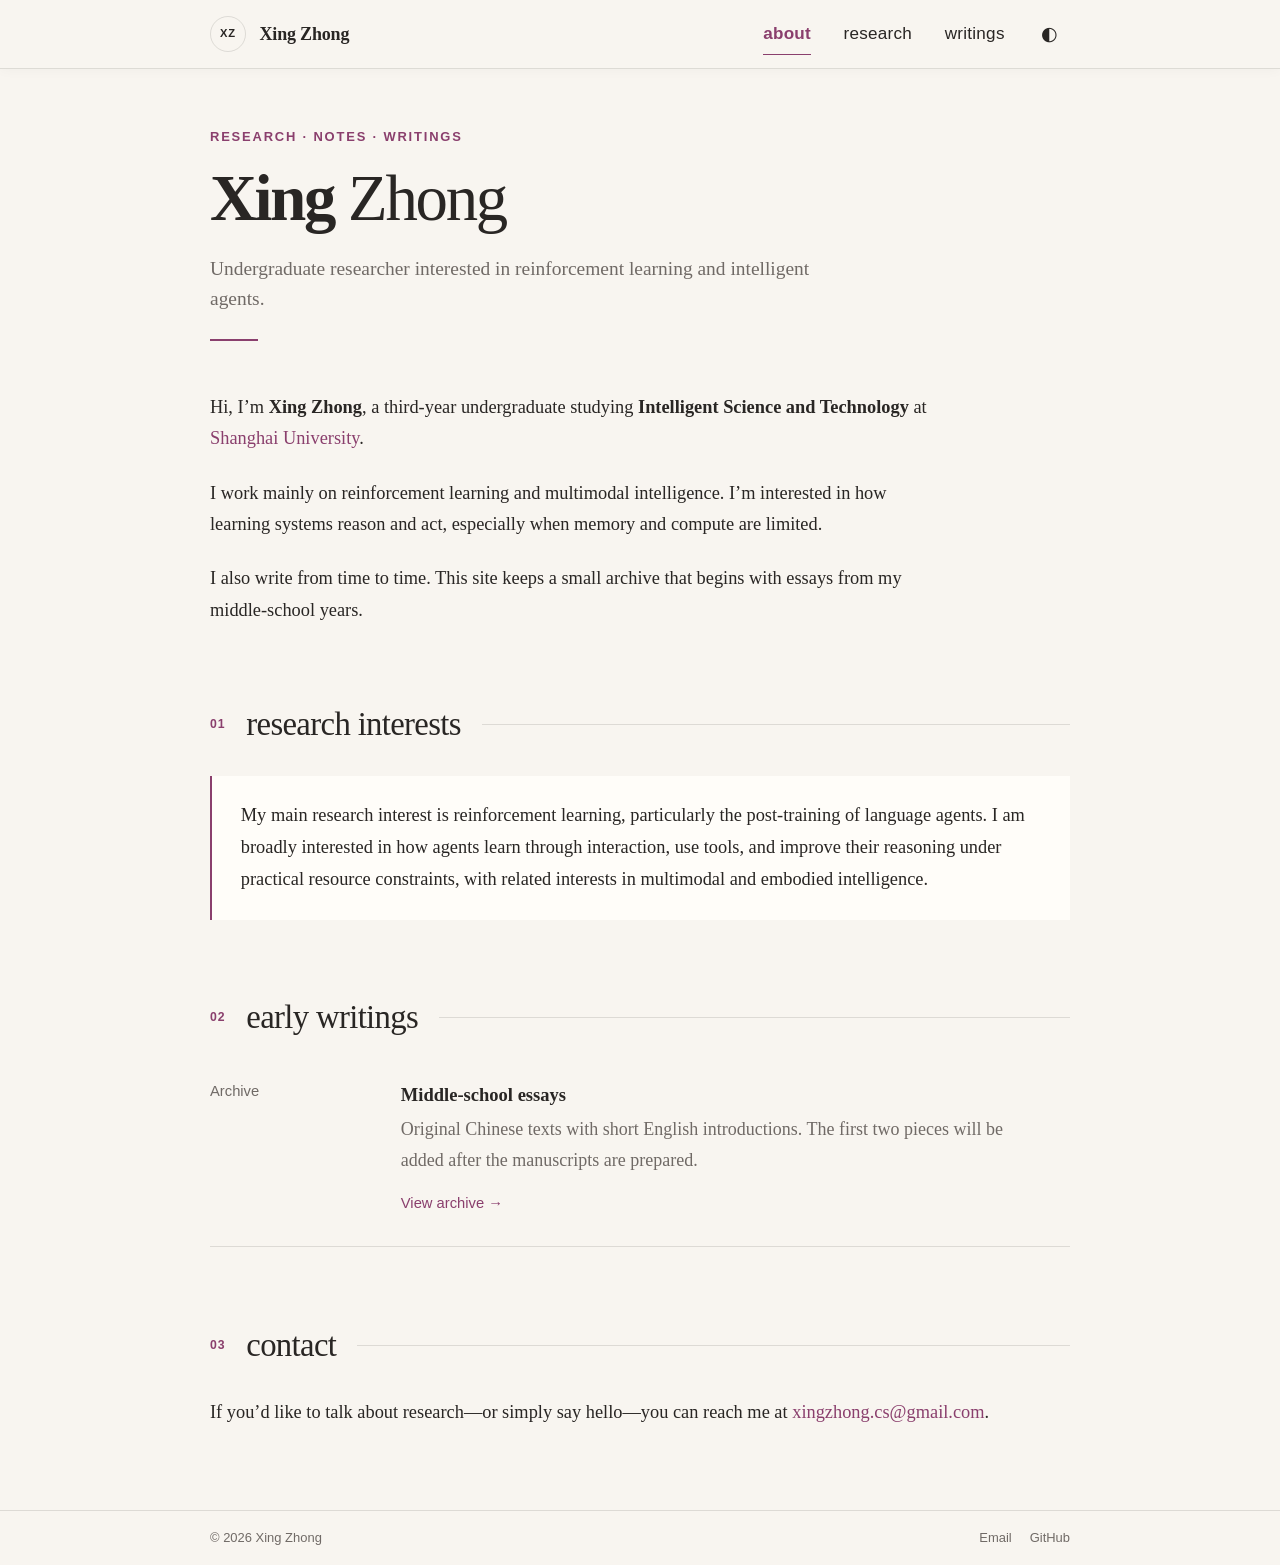
==== commit 7f05a9c3: "Remove portrait and rebalance text-only homepage" ====
--- a/index.html
+++ b/index.html
@@ -15,8 +15,8 @@
   <meta name="twitter:description" content="Personal homepage, research interests, and early writings.">
   <meta name="twitter:image" content="https://freshzhong.github.io/assets/og-editorial.png">
   <title>Xing Zhong</title>
-  <link rel="icon" href="assets/xing-zhong.jpg" type="image/jpeg">
-  <link rel="stylesheet" href="css/style.css?v=20261013-editorial">
+  <link rel="icon" href="assets/favicon.svg" type="image/svg+xml">
+  <link rel="stylesheet" href="css/style.css?v=20261013-no-photo">
   <script>
     (function () {
       var savedTheme = localStorage.getItem("theme");
@@ -60,11 +60,6 @@
 
       <section class="about" id="about" aria-labelledby="about-title">
         <h2 class="sr-only" id="about-title">About</h2>
-
-        <figure class="profile">
-          <img src="assets/xing-zhong.jpg" alt="Portrait of Xing Zhong" width="480" height="640">
-          <figcaption>Shanghai University · Year 3</figcaption>
-        </figure>
 
         <div class="intro">
           <p>
@@ -141,6 +136,6 @@
     </div>
   </footer>
 
-  <script src="js/main.js?v=20261013-editorial"></script>
+  <script src="js/main.js?v=20261013-no-photo"></script>
 </body>
 </html>
--- a/css/style.css
+++ b/css/style.css
@@ -1,6 +1,6 @@
 :root {
   color-scheme: light;
-  --max-content-width: 980px;
+  --max-content-width: 860px;
   --bg: #f8f5f0;
   --surface: #fffdf9;
   --text: #292624;
@@ -45,7 +45,7 @@
 
 body {
   margin: 0;
-  padding: 0 0 70px;
+  padding: 0;
   color: var(--text);
   background: var(--bg);
   font-family: var(--serif);
@@ -184,7 +184,7 @@
   position: relative;
   padding: 0.7rem 0.78rem;
   color: var(--text);
-  font-size: 0.9rem;
+  font-size: 0.95rem;
   letter-spacing: 0.015em;
 }
 
@@ -256,12 +256,12 @@
 }
 
 .page {
-  padding-top: 7.5rem;
+  padding-top: 7rem;
 }
 
 .page-header {
   position: relative;
-  margin-bottom: 3.4rem;
+  margin-bottom: 2.8rem;
   padding-bottom: 1.5rem;
 }
 
@@ -315,48 +315,19 @@
 }
 
 .about {
-  display: grid;
-  grid-template-areas: "intro profile";
-  grid-template-columns: minmax(0, 1fr) minmax(220px, 270px);
-  gap: clamp(2.8rem, 6vw, 4.6rem);
-  align-items: start;
-}
-
-.profile {
-  grid-area: profile;
-  width: 100%;
-  max-width: 270px;
-  margin: 0;
-  justify-self: end;
-  padding: 7px 7px 0;
-  border: 1px solid var(--divider);
-  background: var(--bg);
-}
-
-.profile figcaption {
-  padding: 0.65rem 0.2rem 0.7rem;
-  color: var(--text-light);
-  font-family: var(--sans);
-  font-size: 0.68rem;
-  letter-spacing: 0.02em;
-  text-align: center;
-}
-
-.profile img {
-  width: 100%;
-  height: auto;
-  display: block;
-  border-radius: 1px;
-  filter: saturate(0.86) contrast(0.98);
+  width: min(100%, 720px);
 }
 
 .intro {
-  grid-area: intro;
-  max-width: 650px;
+  max-width: 720px;
 }
 
 .intro p:first-of-type {
   margin-top: 0;
+}
+
+.intro p:last-child {
+  margin-bottom: 0;
 }
 
 .intro,
@@ -367,7 +338,7 @@
 
 .content-section {
   width: min(100%, 860px);
-  margin-top: 5rem;
+  margin-top: 4.3rem;
 }
 
 .section-heading {
@@ -413,7 +384,7 @@
 }
 
 .research-note {
-  max-width: 760px;
+  width: 100%;
   padding: 1.35rem 1.6rem;
   border-left: 2px solid var(--theme);
   background: var(--surface);
@@ -474,7 +445,11 @@
 }
 
 .contact-section {
-  margin-bottom: 6rem;
+  margin-bottom: 4.5rem;
+}
+
+.contact-section a {
+  overflow-wrap: anywhere;
 }
 
 .archive-page {
@@ -602,24 +577,6 @@
     margin-bottom: 2.5rem;
   }
 
-  .about {
-    grid-template-areas:
-      "profile"
-      "intro";
-    grid-template-columns: 1fr;
-    gap: 2.2rem;
-  }
-
-  .brand-name {
-    display: none;
-  }
-
-  .profile {
-    width: min(54%, 220px);
-    margin: 0;
-    justify-self: start;
-  }
-
   .writing-row {
     grid-template-columns: 1fr;
     gap: 0.55rem;
@@ -640,17 +597,6 @@
   }
 }
 
-@media (max-width: 420px) {
-  .profile {
-    width: 100%;
-    margin: 0;
-  }
-
-  .profile img {
-    width: min(100%, 260px);
-  }
-}
-
 @media (prefers-reduced-motion: reduce) {
   html {
     scroll-behavior: auto;
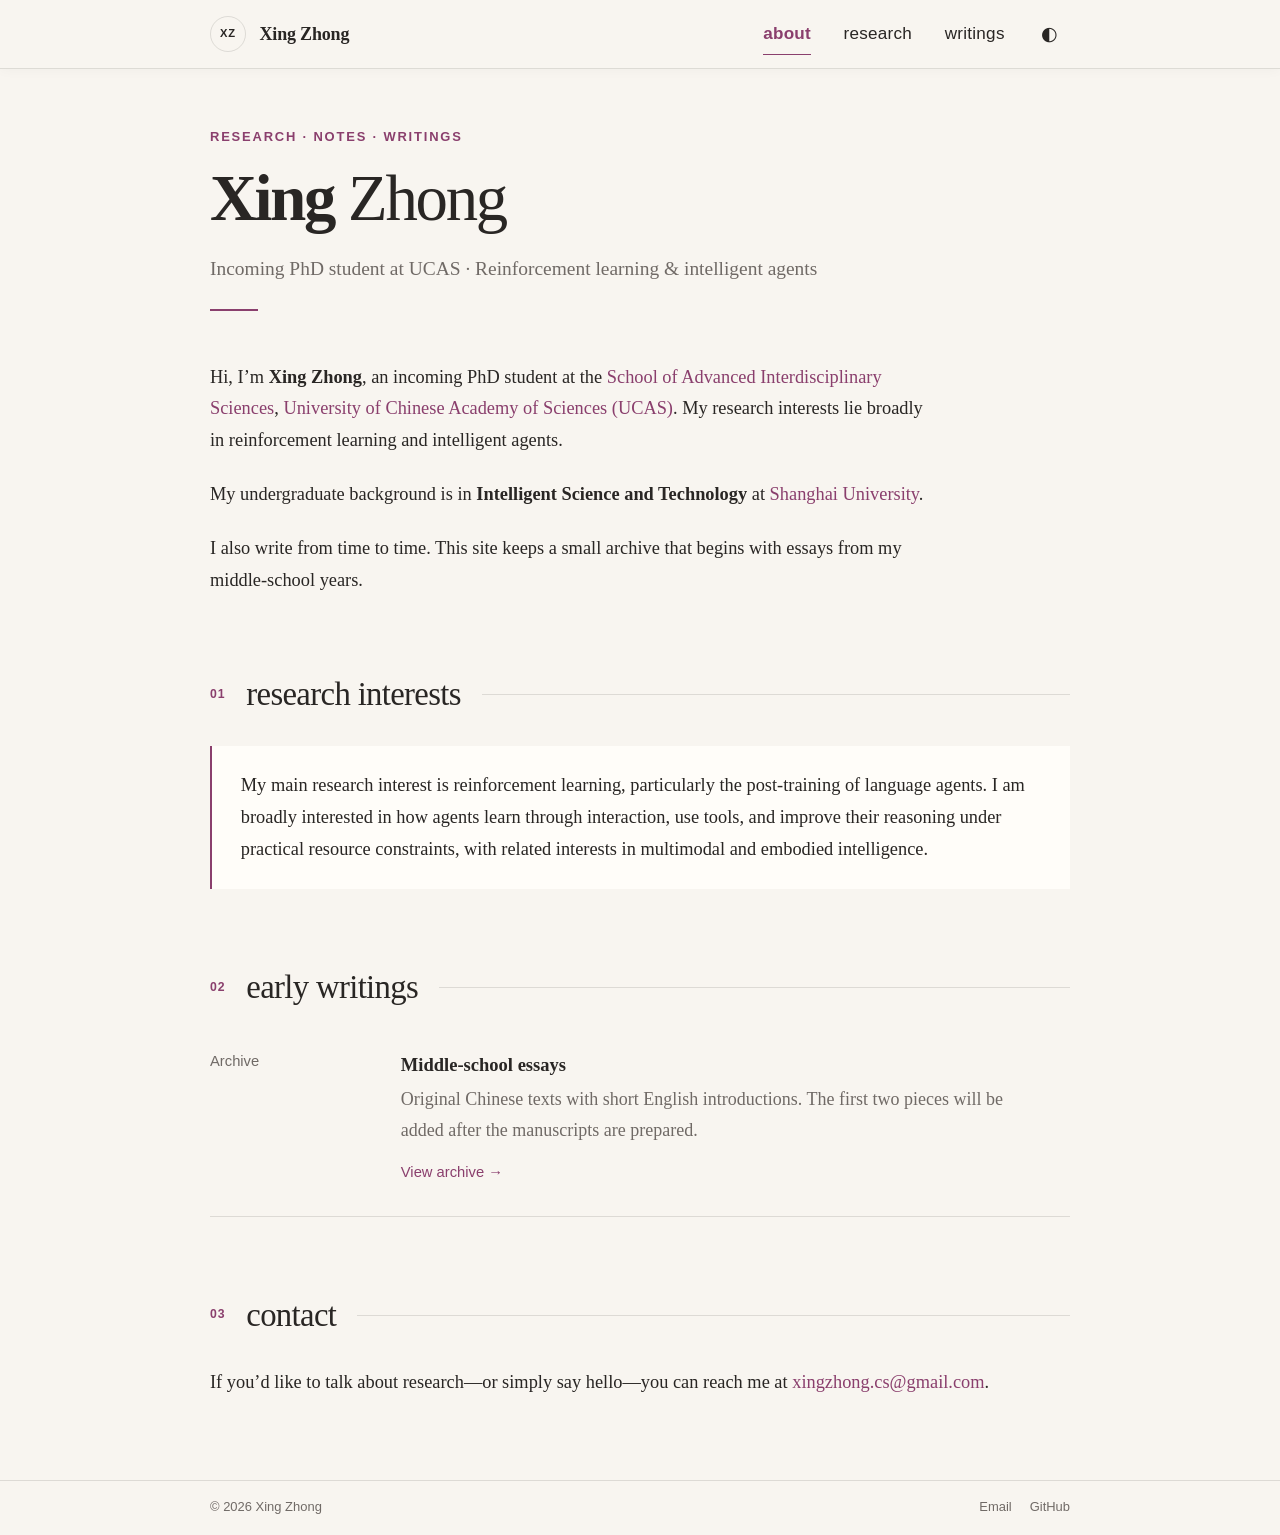
==== commit c265a4ca: "Update introduction with incoming PhD affiliation at UCAS" ====
--- a/index.html
+++ b/index.html
@@ -3,16 +3,16 @@
 <head>
   <meta charset="utf-8">
   <meta name="viewport" content="width=device-width, initial-scale=1">
-  <meta name="description" content="Xing Zhong — undergraduate student interested in reinforcement learning, multimodal intelligence, embodied AI, and test-time optimisation.">
+  <meta name="description" content="Xing Zhong — incoming PhD student at the School of Advanced Interdisciplinary Sciences, UCAS, interested in reinforcement learning and intelligent agents.">
   <meta name="theme-color" content="#f8f5f0">
   <meta property="og:type" content="website">
   <meta property="og:title" content="Xing Zhong">
-  <meta property="og:description" content="Personal homepage, research interests, and early writings.">
+  <meta property="og:description" content="Incoming PhD student at UCAS. Research interests in reinforcement learning and intelligent agents.">
   <meta property="og:url" content="https://freshzhong.github.io/">
   <meta property="og:image" content="https://freshzhong.github.io/assets/og-editorial.png">
   <meta name="twitter:card" content="summary_large_image">
   <meta name="twitter:title" content="Xing Zhong">
-  <meta name="twitter:description" content="Personal homepage, research interests, and early writings.">
+  <meta name="twitter:description" content="Incoming PhD student at UCAS. Research interests in reinforcement learning and intelligent agents.">
   <meta name="twitter:image" content="https://freshzhong.github.io/assets/og-editorial.png">
   <title>Xing Zhong</title>
   <link rel="icon" href="assets/favicon.svg" type="image/svg+xml">
@@ -55,7 +55,7 @@
       <header class="page-header">
         <p class="eyebrow">Research · Notes · Writings</p>
         <h1><strong>Xing</strong> Zhong</h1>
-        <p class="page-tagline">Undergraduate researcher interested in reinforcement learning and intelligent agents.</p>
+        <p class="page-tagline">Incoming PhD student at UCAS · Reinforcement learning &amp; intelligent agents</p>
       </header>
 
       <section class="about" id="about" aria-labelledby="about-title">
@@ -63,14 +63,14 @@
 
         <div class="intro">
           <p>
-            Hi, I’m <strong>Xing Zhong</strong>, a third-year undergraduate studying
-            <strong>Intelligent Science and Technology</strong> at
-            <a href="https://en.shu.edu.cn/" target="_blank" rel="noopener">Shanghai University</a>.
+            Hi, I’m <strong>Xing Zhong</strong>, an incoming PhD student at the
+            <a href="https://sais.ucas.ac.cn/" target="_blank" rel="noopener">School of Advanced Interdisciplinary Sciences</a>,
+            <a href="https://english.ucas.ac.cn/" target="_blank" rel="noopener">University of Chinese Academy of Sciences (UCAS)</a>.
+            My research interests lie broadly in reinforcement learning and intelligent agents.
           </p>
           <p>
-            I work mainly on reinforcement learning and multimodal intelligence.
-            I’m interested in how learning systems reason and act, especially when
-            memory and compute are limited.
+            My undergraduate background is in <strong>Intelligent Science and Technology</strong>
+            at <a href="https://en.shu.edu.cn/" target="_blank" rel="noopener">Shanghai University</a>.
           </p>
           <p>
             I also write from time to time. This site keeps a small archive that
